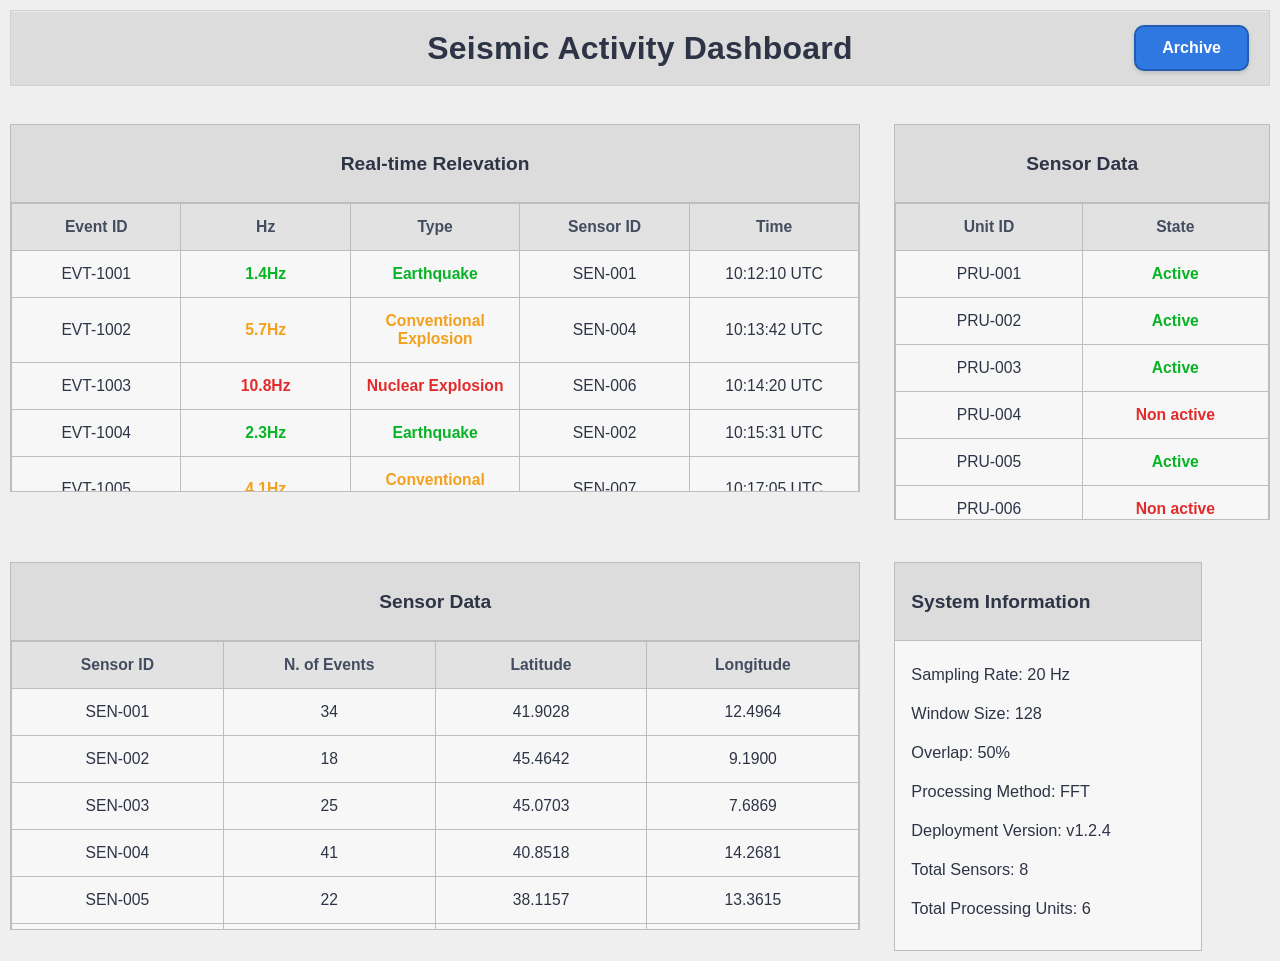
==== source/frontend/dashboard/index.html @ df2274d7 "Initial commit of the frontend" ====
<!DOCTYPE html>
<html lang="en">
<head>
  <meta charset="UTF-8" />
  <meta name="viewport" content="width=device-width, initial-scale=1.0" />
  <title>Seismic Activity Dashboard</title>
  <link rel="stylesheet" href="styles.css" />
</head>
<body data-page="dashboard">
  <div class="page-shell">
    <header class="topbar">
      <div></div>
      <h1>Seismic Activity Dashboard</h1>
      <button id="goArchiveBtn" class="btn btn-primary">Archive</button>
    </header>

    <main class="dashboard-grid">
      <section class="panel panel-large">
        <div class="panel-header center">
          <h2>Real-time Relevation</h2>
        </div>

        <div class="table-scroll tall">
          <table class="data-table" id="liveEventsTable">
            <thead>
              <tr>
                <th>Event ID</th>
                <th>Hz</th>
                <th>Type</th>
                <th>Sensor ID</th>
                <th>Time</th>
              </tr>
            </thead>
            <tbody></tbody>
          </table>
        </div>
      </section>

      <section class="panel panel-small">
        <div class="panel-header center">
          <h2>Sensor Data</h2>
        </div>

        <div class="table-scroll medium">
          <table class="data-table" id="unitsTable">
            <thead>
              <tr>
                <th>Unit ID</th>
                <th>State</th>
              </tr>
            </thead>
            <tbody></tbody>
          </table>
        </div>
      </section>

      <section class="panel panel-large">
        <div class="panel-header center">
          <h2>Sensor Data</h2>
        </div>

        <div class="table-scroll tall">
          <table class="data-table" id="sensorsTable">
            <thead>
              <tr>
                <th>Sensor ID</th>
                <th>N. of Events</th>
                <th>Latitude</th>
                <th>Longitude</th>
              </tr>
            </thead>
            <tbody></tbody>
          </table>
        </div>
      </section>

      <section class="panel info-panel">
        <div class="panel-header">
          <h2>System Information</h2>
        </div>

        <div class="info-content" id="systemInfo"></div>
      </section>
    </main>
  </div>

  <div id="eventModal" class="modal hidden">
    <div class="modal-card">
      <div class="modal-top">
        <h3>Event Details</h3>
        <button id="closeModalBtn" class="icon-btn">&times;</button>
      </div>
      <div id="eventDetailsBody" class="modal-body"></div>
    </div>
  </div>

  <script src="app.js"></script>
</body>
</html>
---- source/frontend/dashboard/styles.css ----
:root {
  --bg: #efefef;
  --panel: #f8f8f8;
  --header: #dcdcdc;
  --border: #bdbdbd;
  --text: #2d3445;
  --muted: #5c6473;
  --blue: #2f77e1;
  --blue-dark: #205cb0;
  --green: #09b326;
  --red: #e22c2c;
  --orange: #f3a01c;
  --shadow: 0 2px 4px rgba(0, 0, 0, 0.14);
}

* {
  box-sizing: border-box;
}

html, body {
  margin: 0;
  padding: 0;
  background: var(--bg);
  color: var(--text);
  font-family: "Trebuchet MS", "Segoe UI", Arial, sans-serif;
}

body {
  min-height: 100vh;
}

.page-shell {
  width: 100%;
  min-height: 100vh;
  padding: 10px;
}

.topbar {
  display: grid;
  grid-template-columns: 1fr auto 1fr;
  align-items: center;
  gap: 16px;
  padding: 14px 20px;
  background: var(--header);
  border: 1px solid #d1d1d1;
  box-shadow: inset 0 1px 0 rgba(255,255,255,0.4);
}

.topbar h1 {
  margin: 0;
  text-align: center;
  font-size: 2rem;
  font-weight: 800;
  letter-spacing: 0.2px;
}

.topbar > .btn {
  justify-self: end;
}

.btn {
  border: none;
  border-radius: 10px;
  padding: 12px 26px;
  font-size: 1rem;
  font-weight: 700;
  cursor: pointer;
  box-shadow: var(--shadow);
  transition: transform 0.12s ease, opacity 0.12s ease;
}

.btn:hover {
  transform: translateY(-1px);
  opacity: 0.96;
}

.btn-primary {
  color: #fff;
  background: var(--blue);
  border: 2px solid var(--blue-dark);
}

.btn-green {
  color: #fff;
  background: var(--green);
  border: 2px solid #0c7b1d;
}

.btn-red {
  color: #fff;
  background: var(--red);
  border: 2px solid #a61717;
}

.dashboard-grid {
  margin-top: 38px;
  display: grid;
  grid-template-columns: 2.15fr 0.95fr;
  gap: 42px 34px;
  align-items: start;
}

.panel {
  background: transparent;
}

.panel-header {
  background: var(--header);
  border: 1px solid var(--border);
  border-bottom: none;
  min-height: 78px;
  display: flex;
  align-items: center;
  padding: 0 16px;
}

.panel-header.center {
  justify-content: center;
}

.panel-header h2 {
  margin: 0;
  font-size: 1.2rem;
  font-weight: 800;
}

.table-scroll {
  background: #fff0;
  overflow-y: auto;
  border: 1px solid var(--border);
}

.table-scroll.tall {
  max-height: 290px;
}

.table-scroll.medium {
  max-height: 318px;
}

.table-scroll.history-scroll {
  max-height: 445px;
}

.data-table {
  width: 100%;
  border-collapse: collapse;
  table-layout: fixed;
  background: #f5f5f5;
}

.data-table th,
.data-table td {
  border: 1px solid var(--border);
  padding: 14px 12px;
  text-align: center;
  font-size: 0.98rem;
}

.data-table thead th {
  background: #e2e2e2;
  font-weight: 800;
  color: #434d5f;
}

.data-table tbody tr {
  background: #f7f7f7;
}

.data-table tbody tr.clickable-row {
  cursor: pointer;
}

.data-table tbody tr.clickable-row:hover {
  background: #ececec;
}

.type-earthquake,
.state-active {
  color: var(--green);
  font-weight: 800;
}

.type-conventional {
  color: var(--orange);
  font-weight: 800;
}

.type-nuclear,
.state-failed {
  color: var(--red);
  font-weight: 800;
}

.hz-earthquake {
  color: var(--green);
  font-weight: 800;
}

.hz-conventional {
  color: var(--orange);
  font-weight: 800;
}

.hz-nuclear {
  color: var(--red);
  font-weight: 800;
}

.info-panel {
  width: 82%;
}

.info-content {
  border: 1px solid var(--border);
  background: #f7f7f7;
  padding: 18px 16px;
  line-height: 1.9;
  font-size: 1.02rem;
}

.info-row {
  margin-bottom: 8px;
}

.info-label {
  font-weight: 400;
}

.info-value {
  font-weight: 400;
}

.archive-layout {
  margin-top: 18px;
  display: grid;
  grid-template-columns: 520px 1fr;
  grid-template-rows: auto 1fr;
  gap: 34px 30px;
  align-items: start;
}

.mtbe-box {
  width: 490px;
  margin-left: 28px;
  margin-top: 30px;
}

.mtbe-table {
  width: 100%;
  border-collapse: collapse;
  table-layout: fixed;
  background: #f5f5f5;
}

.mtbe-table th,
.mtbe-table td {
  border: 2px solid #4e4e4e;
  padding: 14px 8px;
  font-size: 0.95rem;
  text-align: center;
}

.mtbe-table thead th {
  background: #dcdcdc;
  font-weight: 400;
  text-align: left;
}

.mtbe-table tbody th {
  background: #efefef;
  font-weight: 400;
}

.filters-card {
  margin-left: 20px;
  width: 500px;
  min-height: 560px;
  background: #f8f8f8;
  border: 2px solid #d0d3d8;
  border-radius: 8px;
  padding: 26px 30px;
  box-shadow: inset 0 1px 0 rgba(255,255,255,0.5);
}

.field-label {
  display: block;
  font-size: 1rem;
  margin-bottom: 12px;
  color: #3d4454;
}

.text-input {
  width: 100%;
  height: 62px;
  border: 2px solid #cfd5dd;
  border-radius: 8px;
  background: #fafafa;
  padding: 0 16px;
  font-size: 1rem;
  color: var(--text);
  margin-bottom: 26px;
  outline: none;
}

.text-input:focus {
  border-color: #7fa8ea;
  background: #fff;
}

.filters-actions {
  display: flex;
  justify-content: space-between;
  gap: 18px;
  margin-top: 6px;
}

.history-panel {
  grid-column: 2 / 3;
  grid-row: 1 / 3;
  align-self: start;
  margin-top: 34px;
}

.history-panel .data-table th,
.history-panel .data-table td {
  text-align: left;
}

.history-panel .data-table td:first-child,
.history-panel .data-table th:first-child {
  text-align: center;
}

.modal {
  position: fixed;
  inset: 0;
  background: rgba(28, 28, 28, 0.35);
  display: flex;
  align-items: center;
  justify-content: center;
  padding: 16px;
}

.hidden {
  display: none !important;
}

.modal-card {
  width: min(560px, 100%);
  background: #f8f8f8;
  border: 1px solid #cfcfcf;
  border-radius: 12px;
  box-shadow: 0 10px 26px rgba(0,0,0,0.2);
  overflow: hidden;
}

.modal-top {
  display: flex;
  align-items: center;
  justify-content: space-between;
  background: var(--header);
  padding: 14px 18px;
}

.modal-top h3 {
  margin: 0;
  font-size: 1.15rem;
}

.icon-btn {
  border: none;
  background: transparent;
  font-size: 1.8rem;
  cursor: pointer;
  line-height: 1;
  color: #333;
}

.modal-body {
  padding: 18px;
}

.detail-grid {
  display: grid;
  grid-template-columns: 160px 1fr;
  gap: 12px 18px;
}

.detail-label {
  font-weight: 800;
  color: #495162;
}

.detail-value {
  color: #232834;
}

.range-group {
  margin-bottom: 22px;
}

.range-inputs {
  display: grid;
  grid-template-columns: 1fr 1fr;
  gap: 14px;
}

.small-input {
  height: 54px;
  margin-bottom: 0;
}

@media (max-width: 1200px) {
  .dashboard-grid {
    grid-template-columns: 1fr;
  }

  .info-panel {
    width: 100%;
  }

  .archive-layout {
    grid-template-columns: 1fr;
    grid-template-rows: auto auto auto;
  }

  .history-panel {
    grid-column: auto;
    grid-row: auto;
    margin-top: 0;
  }

  .filters-card,
  .mtbe-box {
    width: 100%;
    margin-left: 0;
  }

  .range-inputs {
    grid-template-columns: 1fr;
  }
}

@media (max-width: 760px) {
  .topbar {
    grid-template-columns: 1fr;
  }

  .topbar h1 {
    font-size: 1.5rem;
  }

  .topbar > .btn {
    justify-self: center;
  }

  .filters-actions {
    flex-direction: column;
  }

  .data-table th,
  .data-table td {
    font-size: 0.88rem;
    padding: 10px 8px;
  }
}
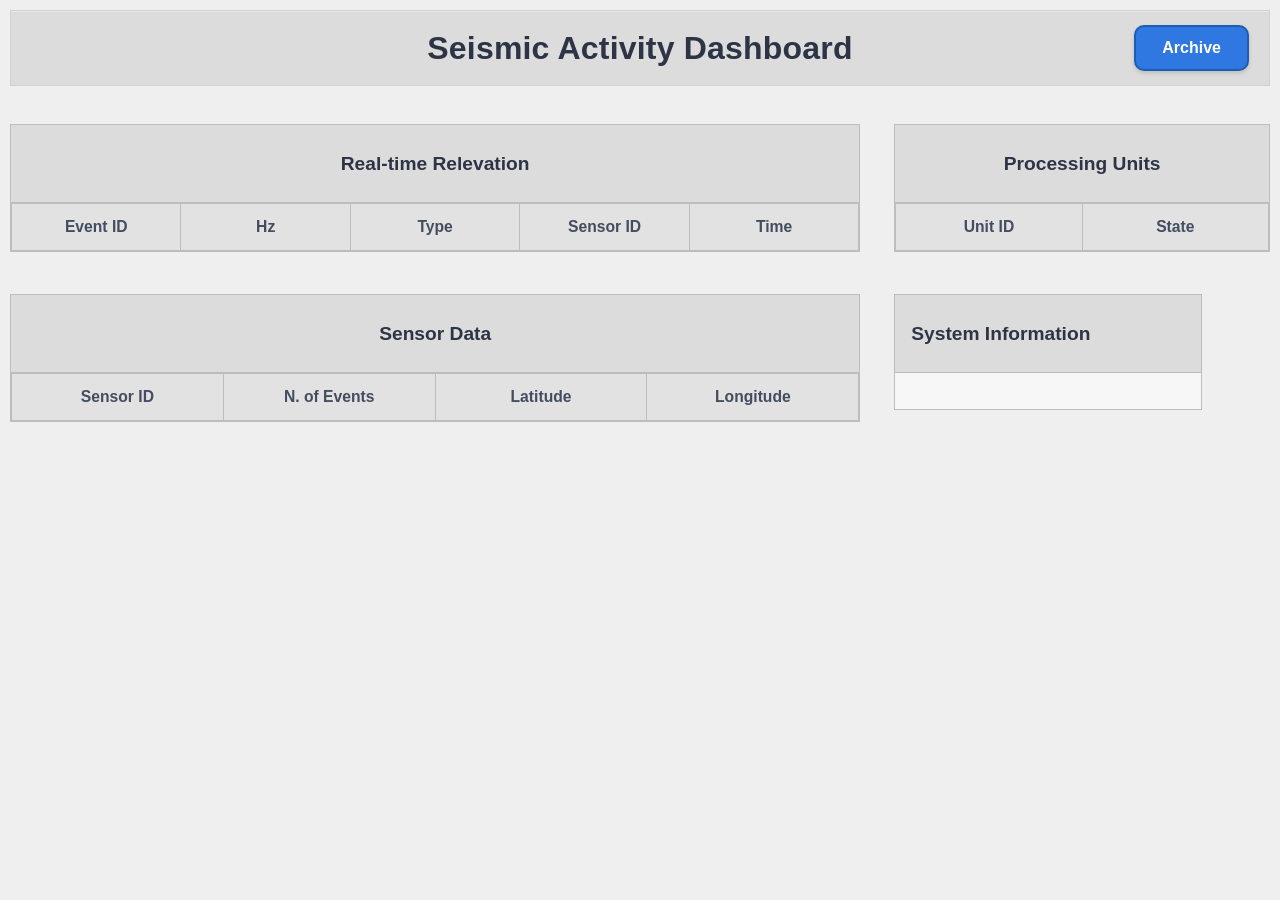
==== commit c5089cab: "Frontend-gateway communication" ====
--- a/source/frontend/dashboard/index.html
+++ b/source/frontend/dashboard/index.html
@@ -38,7 +38,7 @@
 
       <section class="panel panel-small">
         <div class="panel-header center">
-          <h2>Sensor Data</h2>
+          <h2>Processing Units</h2>
         </div>
 
         <div class="table-scroll medium">
@@ -94,6 +94,7 @@
     </div>
   </div>
 
-  <script src="app.js"></script>
+  <!-- <script src="app.js"></script> -->
+  <script src="nex.js"></script>
 </body>
 </html>
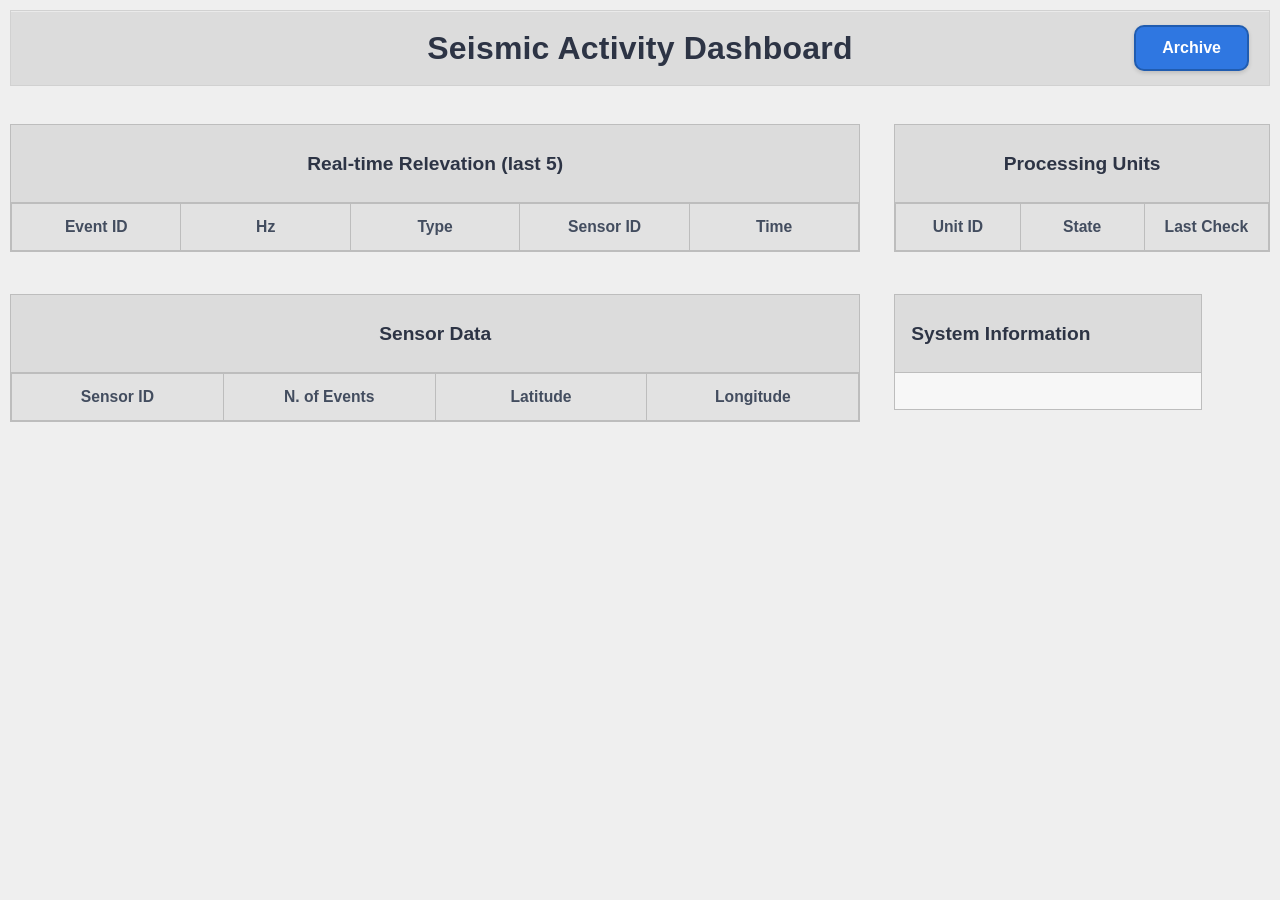
==== commit c126448c: "dashboard modifications" ====
--- a/source/frontend/dashboard/index.html
+++ b/source/frontend/dashboard/index.html
@@ -17,7 +17,7 @@
     <main class="dashboard-grid">
       <section class="panel panel-large">
         <div class="panel-header center">
-          <h2>Real-time Relevation</h2>
+          <h2>Real-time Relevation (last 5)</h2>
         </div>
 
         <div class="table-scroll tall">
@@ -47,6 +47,7 @@
               <tr>
                 <th>Unit ID</th>
                 <th>State</th>
+                <th>Last Check</th>
               </tr>
             </thead>
             <tbody></tbody>
